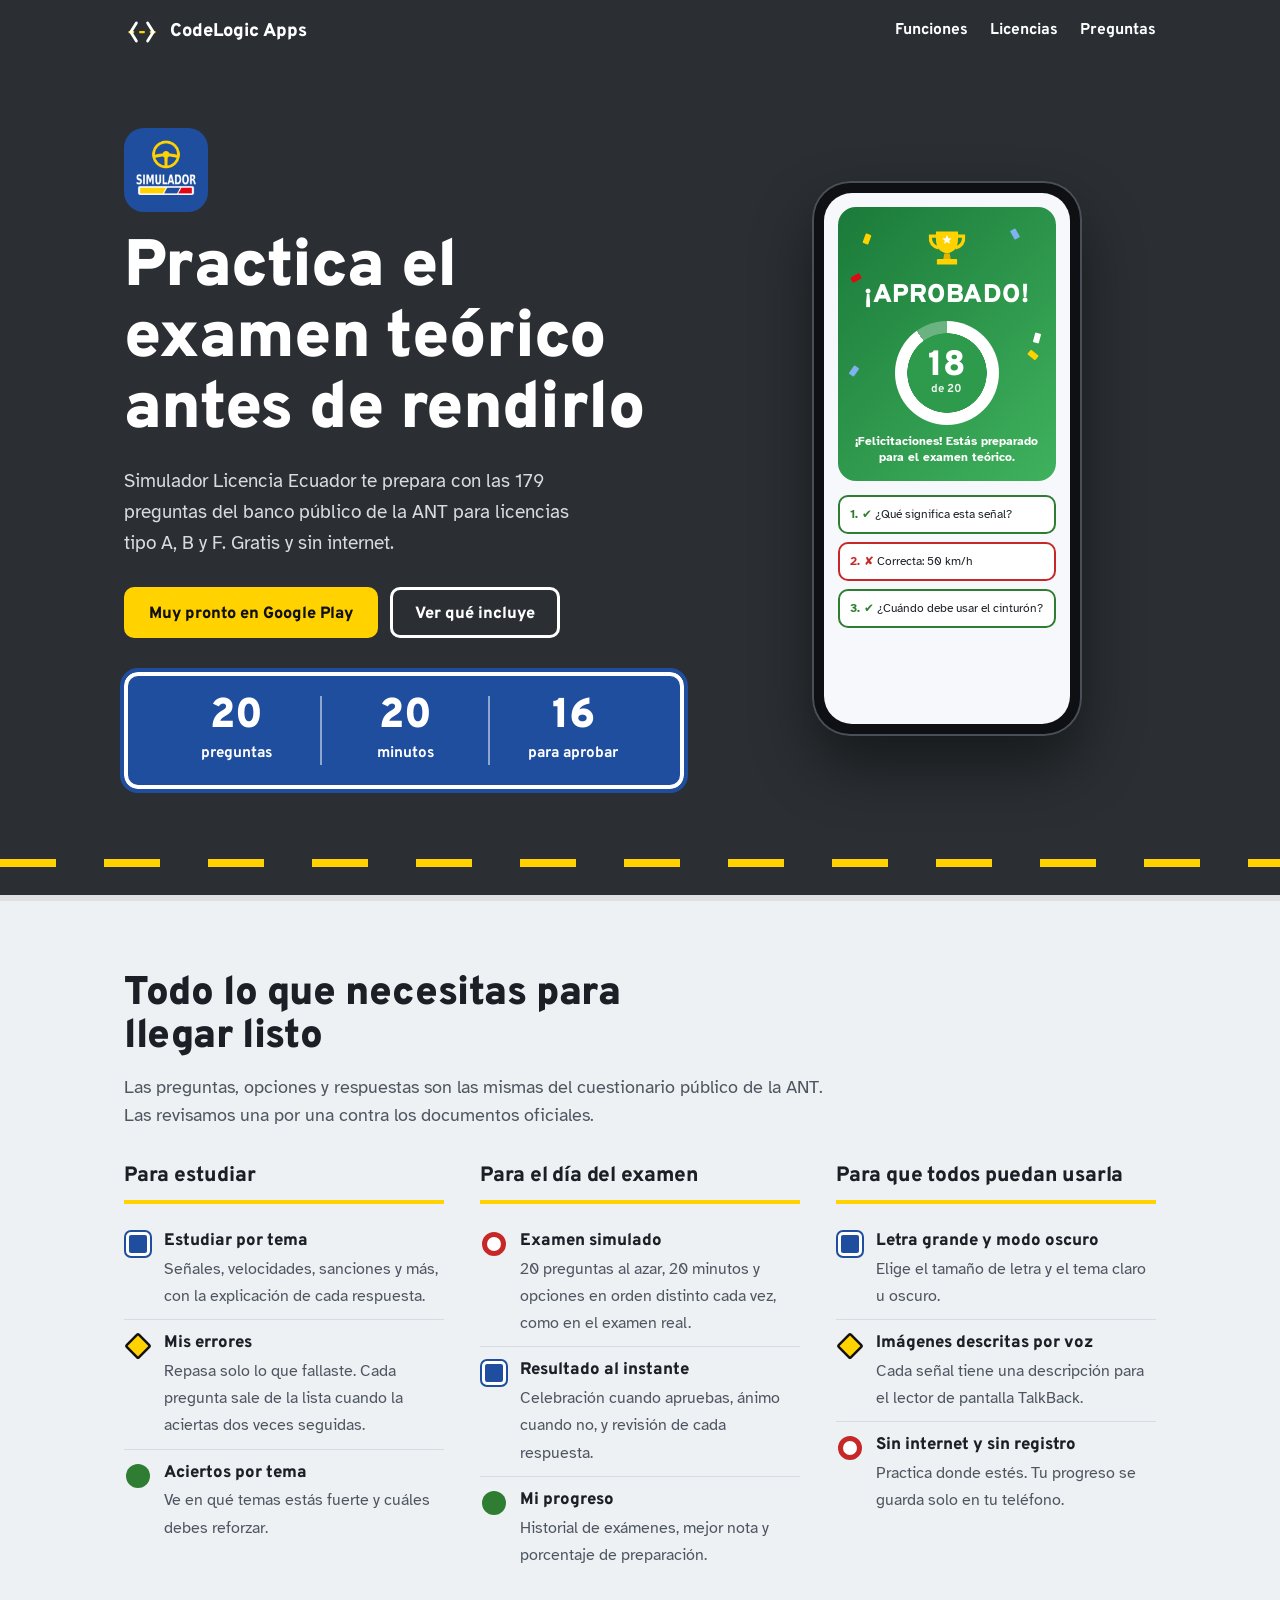
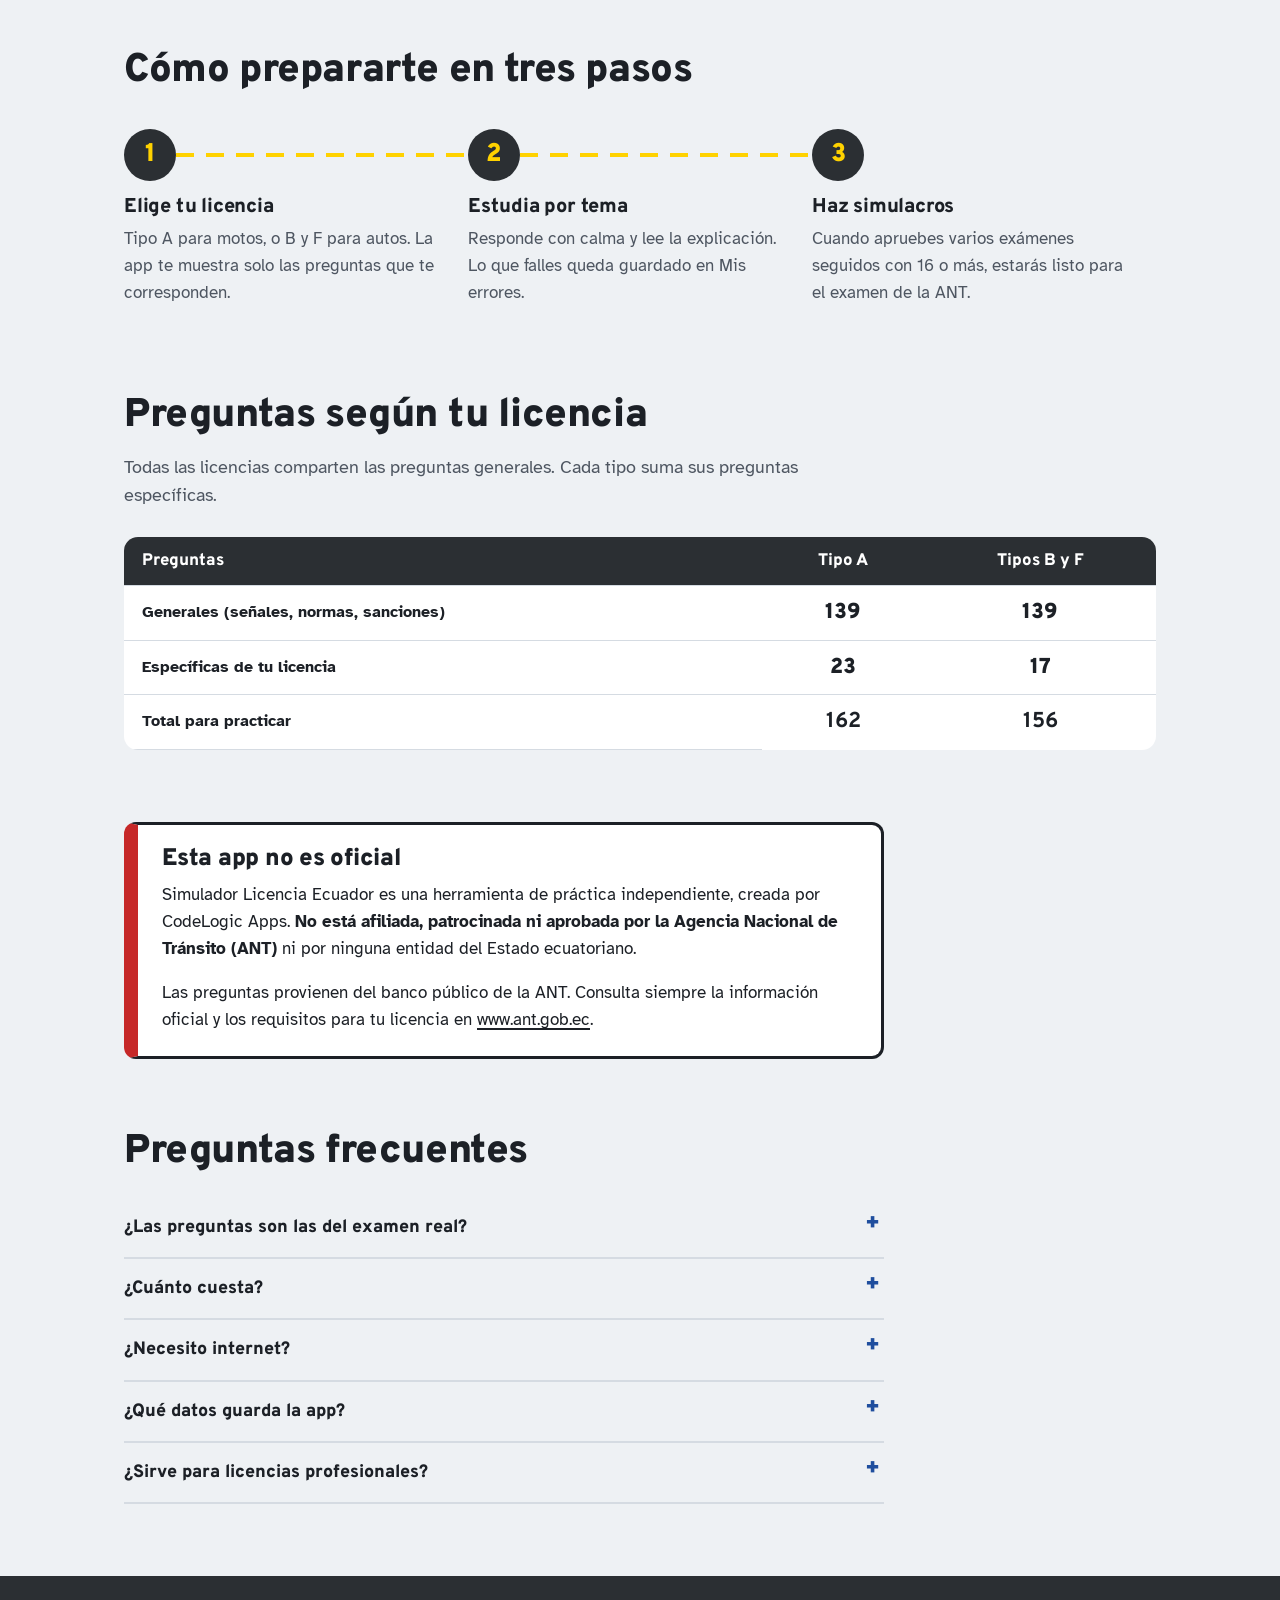
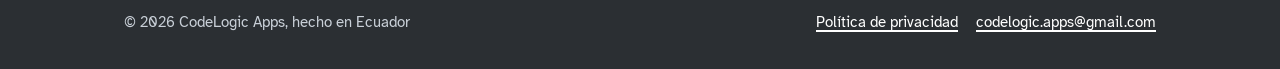
==== simulador-licencia/index.html @ 7a2d5e31 "251400NOV26 - Sitio nuevo y política actualizada" ====
<!DOCTYPE html>
<html lang="es">
<head>
<meta charset="utf-8">
<meta name="viewport" content="width=device-width, initial-scale=1">
<title>Simulador Licencia Ecuador – Practica el examen teórico</title>
<meta name="description" content="App gratuita para practicar el examen teórico de licencia de conducir en Ecuador (tipos A, B y F) con las 179 preguntas del banco público de la ANT. Funciona sin internet. App no oficial.">
<meta name="theme-color" content="#2B2F33">
<link rel="icon" href="favicon.png">
<link rel="apple-touch-icon" href="icono-180.png">
<link rel="stylesheet" href="../estilo.css">
</head>
<body>
<a class="saltar" href="#contenido">Saltar al contenido</a>

<header class="barra">
  <div class="contenedor">
    <a class="marca" href="../"><img src="../logo.svg" alt="" width="36" height="36">CodeLogic Apps</a>
    <nav aria-label="Secciones">
      <a href="#funciones">Funciones</a>
      <a href="#licencias" class="opcional">Licencias</a>
      <a href="#preguntas">Preguntas</a>
    </nav>
  </div>
</header>

<main id="contenido">
  <section class="carretera">
    <div class="contenedor portada">
      <div>
        <img src="icono.png" alt="Ícono de Simulador Licencia Ecuador" width="84" height="84" style="border-radius:20px;margin-bottom:22px">
        <h1>Practica el examen teórico antes de rendirlo</h1>
        <p class="bajada">Simulador Licencia Ecuador te prepara con las 179 preguntas del banco público de la ANT para licencias tipo A, B y F. Gratis y sin internet.</p>
        <div class="acciones">
          <span class="boton boton-linea" aria-disabled="true">Muy pronto en Google Play</span>
          <a class="boton boton-borde" href="#funciones">Ver qué incluye</a>
        </div>

        <div class="letrero" role="group" aria-label="Así es el examen simulado">
          <div><b>20</b><span>preguntas</span></div>
          <div><b>20</b><span>minutos</span></div>
          <div><b>16</b><span>para aprobar</span></div>
        </div>
      </div>

      <div class="telefono" aria-label="Ejemplo de la pantalla de resultado: examen aprobado con 18 de 20" role="img">
        <div class="pantalla">
          <div class="resultado">
            <span class="confeti" aria-hidden="true">
              <i style="left:12%;top:10%;background:#FFD200;transform:rotate(20deg)"></i>
              <i style="left:80%;top:8%;background:#7FB2F0;transform:rotate(-30deg)"></i>
              <i style="left:7%;top:24%;background:#E30613;transform:rotate(60deg)"></i>
              <i style="left:90%;top:46%;background:#fff;transform:rotate(15deg)"></i>
              <i style="left:88%;top:52%;background:#FFD200;transform:rotate(-50deg)"></i>
              <i style="left:6%;top:58%;background:#7FB2F0;transform:rotate(35deg)"></i>
            </span>
            <svg class="trofeo" viewBox="0 0 100 100" aria-hidden="true">
              <path fill="none" stroke="#FFD200" stroke-width="7" d="M28,24 L14,24 Q12,44 32,50 M72,24 L86,24 Q88,44 68,50"/>
              <path fill="#FFD200" d="M26,14 L74,14 L74,30 Q74,58 50,62 Q26,58 26,30 Z"/>
              <path fill="#E0B400" d="M44,62 L56,62 L58,74 L42,74 Z"/>
              <path fill="#FFD200" d="M30,74 L70,74 Q72,74 72,76 L72,86 L28,86 L28,76 Q28,74 30,74 Z"/>
              <path fill="#fff" d="M50,22 L53,29 L60,29.5 L54.5,34 L56.5,41 L50,37 L43.5,41 L45.5,34 L40,29.5 L47,29 Z"/>
            </svg>
            <strong>¡APROBADO!</strong>
            <div class="anillo"><div><b>18</b><small>de 20</small></div></div>
            <p>¡Felicitaciones! Estás preparado para el examen teórico.</p>
          </div>
          <div class="revision">
            <div><em>1. ✔</em> ¿Qué significa esta señal?</div>
            <div class="mal"><em>2. ✘</em> Correcta: 50 km/h</div>
            <div><em>3. ✔</em> ¿Cuándo debe usar el cinturón?</div>
          </div>
        </div>
      </div>
    </div>
  </section>

  <section class="seccion" id="funciones">
    <div class="contenedor">
      <h2>Todo lo que necesitas para llegar listo</h2>
      <p class="intro">Las preguntas, opciones y respuestas son las mismas del cuestionario público de la ANT. Las revisamos una por una contra los documentos oficiales.</p>

      <div class="grupos">
        <div class="grupo">
          <h3>Para estudiar</h3>
          <ul>
            <li><i class="ico cuadro" aria-hidden="true"></i><b>Estudiar por tema</b><span>Señales, velocidades, sanciones y más, con la explicación de cada respuesta.</span></li>
            <li><i class="ico rombo" aria-hidden="true"></i><b>Mis errores</b><span>Repasa solo lo que fallaste. Cada pregunta sale de la lista cuando la aciertas dos veces seguidas.</span></li>
            <li><i class="ico verde" aria-hidden="true"></i><b>Aciertos por tema</b><span>Ve en qué temas estás fuerte y cuáles debes reforzar.</span></li>
          </ul>
        </div>
        <div class="grupo">
          <h3>Para el día del examen</h3>
          <ul>
            <li><i class="ico circulo" aria-hidden="true"></i><b>Examen simulado</b><span>20 preguntas al azar, 20 minutos y opciones en orden distinto cada vez, como en el examen real.</span></li>
            <li><i class="ico cuadro" aria-hidden="true"></i><b>Resultado al instante</b><span>Celebración cuando apruebas, ánimo cuando no, y revisión de cada respuesta.</span></li>
            <li><i class="ico verde" aria-hidden="true"></i><b>Mi progreso</b><span>Historial de exámenes, mejor nota y porcentaje de preparación.</span></li>
          </ul>
        </div>
        <div class="grupo">
          <h3>Para que todos puedan usarla</h3>
          <ul>
            <li><i class="ico cuadro" aria-hidden="true"></i><b>Letra grande y modo oscuro</b><span>Elige el tamaño de letra y el tema claro u oscuro.</span></li>
            <li><i class="ico rombo" aria-hidden="true"></i><b>Imágenes descritas por voz</b><span>Cada señal tiene una descripción para el lector de pantalla TalkBack.</span></li>
            <li><i class="ico circulo" aria-hidden="true"></i><b>Sin internet y sin registro</b><span>Practica donde estés. Tu progreso se guarda solo en tu teléfono.</span></li>
          </ul>
        </div>
      </div>
    </div>
  </section>

  <section class="seccion">
    <div class="contenedor">
      <h2>Cómo prepararte en tres pasos</h2>
      <ol class="pasos">
        <li><h3>Elige tu licencia</h3><p>Tipo A para motos, o B y F para autos. La app te muestra solo las preguntas que te corresponden.</p></li>
        <li><h3>Estudia por tema</h3><p>Responde con calma y lee la explicación. Lo que falles queda guardado en Mis errores.</p></li>
        <li><h3>Haz simulacros</h3><p>Cuando apruebes varios exámenes seguidos con 16 o más, estarás listo para el examen de la ANT.</p></li>
      </ol>
    </div>
  </section>

  <section class="seccion" id="licencias">
    <div class="contenedor">
      <h2>Preguntas según tu licencia</h2>
      <p class="intro">Todas las licencias comparten las preguntas generales. Cada tipo suma sus preguntas específicas.</p>
      <table class="tabla">
        <thead><tr><th scope="col">Preguntas</th><th scope="col">Tipo A</th><th scope="col">Tipos B y F</th></tr></thead>
        <tbody>
          <tr><th scope="row">Generales (señales, normas, sanciones)</th><td class="cifra">139</td><td class="cifra">139</td></tr>
          <tr><th scope="row">Específicas de tu licencia</th><td class="cifra">23</td><td class="cifra">17</td></tr>
          <tr><th scope="row">Total para practicar</th><td class="cifra">162</td><td class="cifra">156</td></tr>
        </tbody>
      </table>
    </div>
  </section>

  <section class="seccion">
    <div class="contenedor">
      <div class="aviso">
        <h2>Esta app no es oficial</h2>
        <p>Simulador Licencia Ecuador es una herramienta de práctica independiente, creada por CodeLogic Apps. <strong>No está afiliada, patrocinada ni aprobada por la Agencia Nacional de Tránsito (ANT)</strong> ni por ninguna entidad del Estado ecuatoriano.</p>
        <p>Las preguntas provienen del banco público de la ANT. Consulta siempre la información oficial y los requisitos para tu licencia en <a href="https://www.ant.gob.ec" rel="noopener">www.ant.gob.ec</a>.</p>
      </div>
    </div>
  </section>

  <section class="seccion" id="preguntas">
    <div class="contenedor">
      <h2>Preguntas frecuentes</h2>
      <div class="faq">
        <details>
          <summary>¿Las preguntas son las del examen real?</summary>
          <p>Son las 179 preguntas del banco público que la ANT publica para el examen teórico. Comparamos cada pregunta, sus opciones y su respuesta correcta con los cuestionarios oficiales. El examen de la ANT puede cambiar; revisa siempre www.ant.gob.ec.</p>
        </details>
        <details>
          <summary>¿Cuánto cuesta?</summary>
          <p>Nada. La app es gratuita y se mantiene con anuncios. Nunca aparecen anuncios mientras haces un examen.</p>
        </details>
        <details>
          <summary>¿Necesito internet?</summary>
          <p>No para estudiar ni para hacer exámenes. Solo se usa internet para mostrar anuncios cuando hay conexión.</p>
        </details>
        <details>
          <summary>¿Qué datos guarda la app?</summary>
          <p>Tu historial, tus errores y tus ajustes se guardan solo en tu teléfono. No pedimos nombre, correo ni registro. Los detalles están en la <a href="privacidad.html">política de privacidad</a>.</p>
        </details>
        <details>
          <summary>¿Sirve para licencias profesionales?</summary>
          <p>Por ahora la app cubre las licencias no profesionales tipo A, B y F.</p>
        </details>
      </div>
    </div>
  </section>
</main>

<footer class="pie">
  <div class="contenedor">
    <span>© 2026 CodeLogic Apps, hecho en Ecuador</span>
    <nav aria-label="Enlaces del pie">
      <a href="privacidad.html">Política de privacidad</a>
      <a href="mailto:codelogic.apps@gmail.com">codelogic.apps@gmail.com</a>
    </nav>
  </div>
</footer>
</body>
</html>
---- estilo.css ----
/* CodeLogic Apps – estilo del sitio
   Tipografías: Overpass (inspirada en la rotulación de carreteras) para títulos,
   Atkinson Hyperlegible (diseñada para baja visión) para el texto. Ambas libres (OFL). */
@font-face { font-family: "Overpass"; font-weight: 400; font-display: swap; src: url("fuentes/overpass-latin-400-normal.woff2") format("woff2"); }
@font-face { font-family: "Overpass"; font-weight: 700; font-display: swap; src: url("fuentes/overpass-latin-700-normal.woff2") format("woff2"); }
@font-face { font-family: "Overpass"; font-weight: 800; font-display: swap; src: url("fuentes/overpass-latin-800-normal.woff2") format("woff2"); }
@font-face { font-family: "Overpass"; font-weight: 900; font-display: swap; src: url("fuentes/overpass-latin-900-normal.woff2") format("woff2"); }
@font-face { font-family: "Atkinson"; font-weight: 400; font-display: swap; src: url("fuentes/atkinson-hyperlegible-latin-400-normal.woff2") format("woff2"); }
@font-face { font-family: "Atkinson"; font-weight: 700; font-display: swap; src: url("fuentes/atkinson-hyperlegible-latin-700-normal.woff2") format("woff2"); }

:root {
  --asfalto: #2B2F33;
  --asfalto-2: #3A3F45;
  --linea: #FFD200;
  --senal: #1F4E9E;
  --senal-borde: #ffffff;
  --verde: #2E7D32;
  --rojo: #C62828;
  --fondo: #EEF1F4;
  --papel: #ffffff;
  --tinta: #1C2026;
  --tinta-suave: #4E5661;
  --borde: #D5DBE2;
  --ancho: 1080px;
  --titulo: "Overpass", "Arial Narrow", system-ui, sans-serif;
  --texto: "Atkinson", system-ui, -apple-system, "Segoe UI", Roboto, sans-serif;
}
@media (prefers-color-scheme: dark) {
  :root {
    --fondo: #16191D;
    --papel: #1F2329;
    --tinta: #E8EBF0;
    --tinta-suave: #A7AFBA;
    --borde: #343A42;
    --senal: #2A5DB4;
  }
}

* { box-sizing: border-box; }
html { -webkit-text-size-adjust: 100%; }
body { margin: 0; background: var(--fondo); color: var(--tinta); font: 400 1.0625rem/1.6 var(--texto); }
img { max-width: 100%; height: auto; display: block; }
a { color: inherit; text-decoration-thickness: 2px; text-underline-offset: 3px; }
a:hover { text-decoration-color: var(--linea); }
:focus-visible { outline: 3px solid var(--linea); outline-offset: 3px; border-radius: 4px; }
h1, h2, h3 { font-family: var(--titulo); line-height: 1.08; margin: 0; letter-spacing: -0.01em; }
p { margin: 0 0 1em; }
.contenedor { max-width: var(--ancho); margin: 0 auto; padding: 0 24px; }
.saltar { position: absolute; left: -999px; top: 8px; background: var(--linea); color: #000; padding: 8px 14px; z-index: 10; font-weight: 700; }
.saltar:focus { left: 8px; }

/* ---------- Barra superior */
.barra { background: var(--asfalto); color: #fff; }
.barra .contenedor { display: flex; align-items: center; justify-content: space-between; gap: 16px; min-height: 64px; }
.marca { display: flex; align-items: center; gap: 10px; text-decoration: none; font: 800 1.15rem/1 var(--titulo); }
.marca img { width: 36px; height: 36px; }
.barra nav { display: flex; gap: 22px; font: 700 0.98rem/1 var(--titulo); }
.barra nav a { text-decoration: none; padding: 6px 0; border-bottom: 3px solid transparent; }
.barra nav a:hover, .barra nav a[aria-current="page"] { border-bottom-color: var(--linea); }

/* ---------- Carretera (motivo principal) */
.carretera { background: var(--asfalto); color: #fff; position: relative; overflow: hidden; }
.carretera::after { /* línea central segmentada */
  content: ""; position: absolute; left: 0; right: 0; bottom: 34px; height: 8px;
  background: repeating-linear-gradient(90deg, var(--linea) 0 56px, transparent 56px 104px);
  animation: avanzar 1.6s cubic-bezier(.2,.7,.2,1) 1 both;
}
.carretera::before { /* borde de calzada */
  content: ""; position: absolute; left: 0; right: 0; bottom: 0; height: 6px; background: #fff; opacity: .85;
}
@keyframes avanzar { from { background-position: 520px 0; opacity: 0; } to { background-position: 0 0; opacity: 1; } }
@media (prefers-reduced-motion: reduce) { .carretera::after { animation: none; } }

.portada { padding-block: 64px 112px; display: grid; grid-template-columns: 1.15fr .85fr; gap: 48px; align-items: center; }
.portada h1 { font-size: clamp(2.3rem, 5.4vw, 4.1rem); font-weight: 900; max-width: 14ch; }
.portada .bajada { font-size: 1.2rem; color: #D7DCE2; max-width: 38ch; margin: 20px 0 28px; }
.acciones { display: flex; flex-wrap: wrap; gap: 12px; align-items: center; }
.boton { display: inline-flex; align-items: center; gap: 10px; font: 800 1.02rem/1 var(--titulo); padding: 16px 22px 13px; border-radius: 10px; text-decoration: none; border: 3px solid transparent; }
.boton-linea { background: var(--linea); color: #111; }
.boton-borde { border-color: #fff; color: #fff; }
.boton[aria-disabled="true"] { cursor: default; }
.nota-boton { font-size: .9rem; color: #B8C0C9; width: 100%; margin: 4px 0 0; }

/* Letrero informativo: los datos del examen como una señal de carretera */
.letrero { background: var(--senal); color: #fff; border: 4px solid #fff; outline: 4px solid var(--senal); border-radius: 14px; padding: 20px 24px; margin-top: 34px; max-width: 560px; display: grid; grid-template-columns: repeat(3, 1fr); text-align: center; }
.letrero div + div { border-left: 2px solid rgba(255,255,255,.5); }
.letrero b { display: block; font: 900 2.6rem/1 var(--titulo); }
.letrero span { font: 700 .95rem/1.25 var(--titulo); }

/* ---------- Teléfono de muestra (hecho con HTML/CSS) */
.telefono { justify-self: center; width: 270px; aspect-ratio: 9 / 18.5; background: #0E1013; border-radius: 38px; padding: 12px; box-shadow: 0 30px 60px rgba(0,0,0,.45), inset 0 0 0 2px #4A5058; }
.pantalla { height: 100%; border-radius: 28px; overflow: hidden; background: #F6F8FC; color: #1C2026; display: flex; flex-direction: column; }
.resultado { margin: 14px; border-radius: 18px; padding: 18px 14px 16px; color: #fff; text-align: center; background: linear-gradient(135deg, #1B7A3A, #3FB25D); position: relative; overflow: hidden; }
.resultado .trofeo { width: 46px; margin: 0 auto 4px; }
.resultado strong { display: block; font: 900 1.6rem/1 var(--titulo); letter-spacing: .02em; }
.anillo { width: 104px; height: 104px; margin: 12px auto 8px; border-radius: 50%; display: grid; place-items: center;
  background: radial-gradient(closest-side, #2D9A4C 76%, transparent 77% 100%), conic-gradient(#fff 0 90%, rgba(255,255,255,.3) 90% 100%); }
.anillo b { font: 900 2.2rem/1 var(--titulo); }
.anillo small { display: block; font: 700 .72rem/1 var(--titulo); opacity: .9; }
.resultado p { font: 700 .76rem/1.35 var(--texto); margin: 0; }
.confeti i { position: absolute; width: 6px; height: 10px; border-radius: 1px; }
.revision { padding: 0 14px; font-size: .74rem; }
.revision div { background: #fff; border: 2px solid var(--verde); border-radius: 10px; padding: 8px 10px; margin-bottom: 8px; }
.revision div.mal { border-color: var(--rojo); }
.revision em { font-style: normal; font-weight: 700; color: var(--verde); }
.revision .mal em { color: var(--rojo); }

/* ---------- Secciones */
.seccion { padding: 72px 0; }
.seccion + .seccion { padding-top: 0; }
.seccion h2 { font-size: clamp(1.8rem, 3.6vw, 2.5rem); font-weight: 900; margin-bottom: 14px; max-width: 22ch; }
.seccion .intro { color: var(--tinta-suave); max-width: 60ch; font-size: 1.1rem; }

/* Funciones agrupadas por momento de uso */
.grupos { display: grid; grid-template-columns: repeat(3, 1fr); gap: 36px; margin-top: 36px; }
.grupo h3 { font-size: 1.3rem; font-weight: 800; padding-bottom: 12px; margin-bottom: 14px; border-bottom: 4px solid var(--linea); }
.grupo ul { list-style: none; margin: 0; padding: 0; }
.grupo li { padding: 10px 0 10px 40px; position: relative; border-bottom: 1px solid var(--borde); }
.grupo li:last-child { border-bottom: 0; }
.grupo li b { display: block; font-family: var(--titulo); font-weight: 800; font-size: 1.05rem; }
.grupo li span { color: var(--tinta-suave); font-size: .97rem; }
/* íconos con forma de señal: rombo (atención), círculo (regla), cuadrado (información) */
.ico { position: absolute; left: 2px; top: 14px; width: 24px; height: 24px; }
.ico.rombo { transform: rotate(45deg) scale(.82); background: var(--linea); border: 3px solid #111; border-radius: 3px; }
.ico.circulo { border-radius: 50%; border: 5px solid var(--rojo); background: #fff; }
.ico.cuadro { border-radius: 5px; background: var(--senal); border: 3px solid #fff; outline: 2px solid var(--senal); }
.ico.verde { border-radius: 50%; background: var(--verde); }

/* Pasos (sí son una secuencia) */
.pasos { list-style: none; margin: 36px 0 0; padding: 0; display: grid; grid-template-columns: repeat(3, 1fr); gap: 0; counter-reset: paso; }
.pasos li { counter-increment: paso; padding: 0 28px 0 0; position: relative; }
.pasos li::before { content: counter(paso); display: grid; place-items: center; width: 52px; height: 52px; border-radius: 50%; background: var(--asfalto); color: var(--linea); font: 900 1.6rem/1 var(--titulo); margin-bottom: 16px; position: relative; z-index: 1; }
.pasos li::after { content: ""; position: absolute; top: 24px; left: 52px; right: 0; height: 4px; background: repeating-linear-gradient(90deg, var(--linea) 0 18px, transparent 18px 30px); }
.pasos li:last-child::after { display: none; }
.pasos h3 { font-size: 1.25rem; font-weight: 800; margin-bottom: 6px; }
.pasos p { color: var(--tinta-suave); }

/* Comparación de licencias */
.tabla { width: 100%; border-collapse: collapse; margin-top: 28px; background: var(--papel); border-radius: 14px; overflow: hidden; font-size: 1rem; }
.tabla th, .tabla td { padding: 14px 18px; text-align: left; border-bottom: 1px solid var(--borde); }
.tabla thead th { background: var(--asfalto); color: #fff; font: 800 1.05rem/1.2 var(--titulo); }
.tabla td:not(:first-child), .tabla thead th:not(:first-child) { text-align: center; }
.tabla tbody tr:last-child td { border-bottom: 0; font-weight: 700; }
.tabla .cifra { font: 900 1.35rem/1 var(--titulo); }

/* Aviso de app no oficial */
.aviso { background: var(--papel); border: 3px solid var(--tinta); border-left: 14px solid var(--rojo); border-radius: 12px; padding: 22px 24px; max-width: 760px; }
.aviso h2 { font-size: 1.5rem; margin-bottom: 8px; }
.aviso p:last-child { margin-bottom: 0; }

/* Preguntas frecuentes */
.faq { max-width: 760px; margin-top: 24px; }
.faq details { border-bottom: 2px solid var(--borde); }
.faq summary { cursor: pointer; padding: 18px 36px 18px 0; font: 800 1.12rem/1.3 var(--titulo); list-style: none; position: relative; }
.faq summary::-webkit-details-marker { display: none; }
.faq summary::after { content: "+"; position: absolute; right: 4px; top: 14px; font: 900 1.5rem/1 var(--titulo); color: var(--senal); }
.faq details[open] summary::after { content: "–"; }
.faq details p { color: var(--tinta-suave); padding-right: 24px; }

/* ---------- Inicio de la marca */
.marca-portada { padding-block: 72px 116px; }
.marca-portada h1 { font-size: clamp(2.4rem, 6vw, 4.6rem); font-weight: 900; max-width: 16ch; }
.marca-portada p { font-size: 1.22rem; color: #D7DCE2; max-width: 46ch; margin-top: 20px; }
.app-destacada { display: grid; grid-template-columns: 140px 1fr; gap: 28px; align-items: start; background: var(--papel); border-radius: 22px; padding: 30px; margin-top: -64px; position: relative; box-shadow: 0 18px 40px rgba(20,25,35,.12); }
.app-destacada img { border-radius: 30px; }
.app-destacada h2 { font-size: 1.9rem; font-weight: 900; margin-bottom: 8px; }
.app-destacada .estado { display: inline-block; background: var(--linea); color: #111; font: 800 .88rem/1 var(--titulo); padding: 7px 10px 5px; border-radius: 6px; margin-bottom: 12px; }
.app-destacada ul { margin: 0 0 18px; padding-left: 20px; color: var(--tinta-suave); }
.app-destacada .acciones .boton-borde { border-color: var(--tinta); color: var(--tinta); }
.principios { display: grid; grid-template-columns: repeat(3, 1fr); gap: 36px; margin-top: 30px; }
.principios h3 { font-size: 1.3rem; font-weight: 800; margin-bottom: 8px; }
.principios p { color: var(--tinta-suave); }
.contacto { background: var(--asfalto); color: #fff; border-radius: 22px; padding: 36px; display: flex; flex-wrap: wrap; justify-content: space-between; align-items: center; gap: 18px; }
.contacto h2 { font-size: 1.9rem; font-weight: 900; }
.contacto a.correo { font: 800 1.25rem/1 var(--titulo); color: var(--linea); }

/* ---------- Documentos (política) */
.documento { background: var(--papel); border-radius: 18px; padding: 36px clamp(20px, 5vw, 56px); margin: 40px auto 56px; max-width: 820px; }
.documento h1 { font-size: clamp(2rem, 4.5vw, 2.8rem); font-weight: 900; margin-bottom: 10px; }
.documento h2 { font-size: 1.35rem; font-weight: 800; margin: 30px 0 8px; }
.documento .meta { color: var(--tinta-suave); }
.documento ul { padding-left: 22px; }

/* ---------- Pie */
.pie { background: var(--asfalto); color: #C9D0D8; padding: 34px 0; font-size: .95rem; }
.pie .contenedor { display: flex; flex-wrap: wrap; justify-content: space-between; gap: 14px; }
.pie nav { display: flex; flex-wrap: wrap; gap: 18px; }
.pie a { color: #fff; }

/* ---------- Responsivo */
@media (max-width: 880px) {
  .portada { grid-template-columns: 1fr; padding-block-end: 96px; }
  .telefono { width: 240px; }
  .grupos, .pasos, .principios { grid-template-columns: 1fr; }
  .pasos { gap: 26px; }
  .pasos li::after { display: none; }
  .app-destacada { grid-template-columns: 1fr; }
  .app-destacada img { width: 112px; }
}
@media (max-width: 560px) {
  .barra nav { gap: 14px; font-size: .9rem; }
  .barra nav .opcional { display: none; }
  .letrero { padding: 14px 10px; }
  .letrero b { font-size: 2rem; }
  .tabla th, .tabla td { padding: 12px 10px; }
}
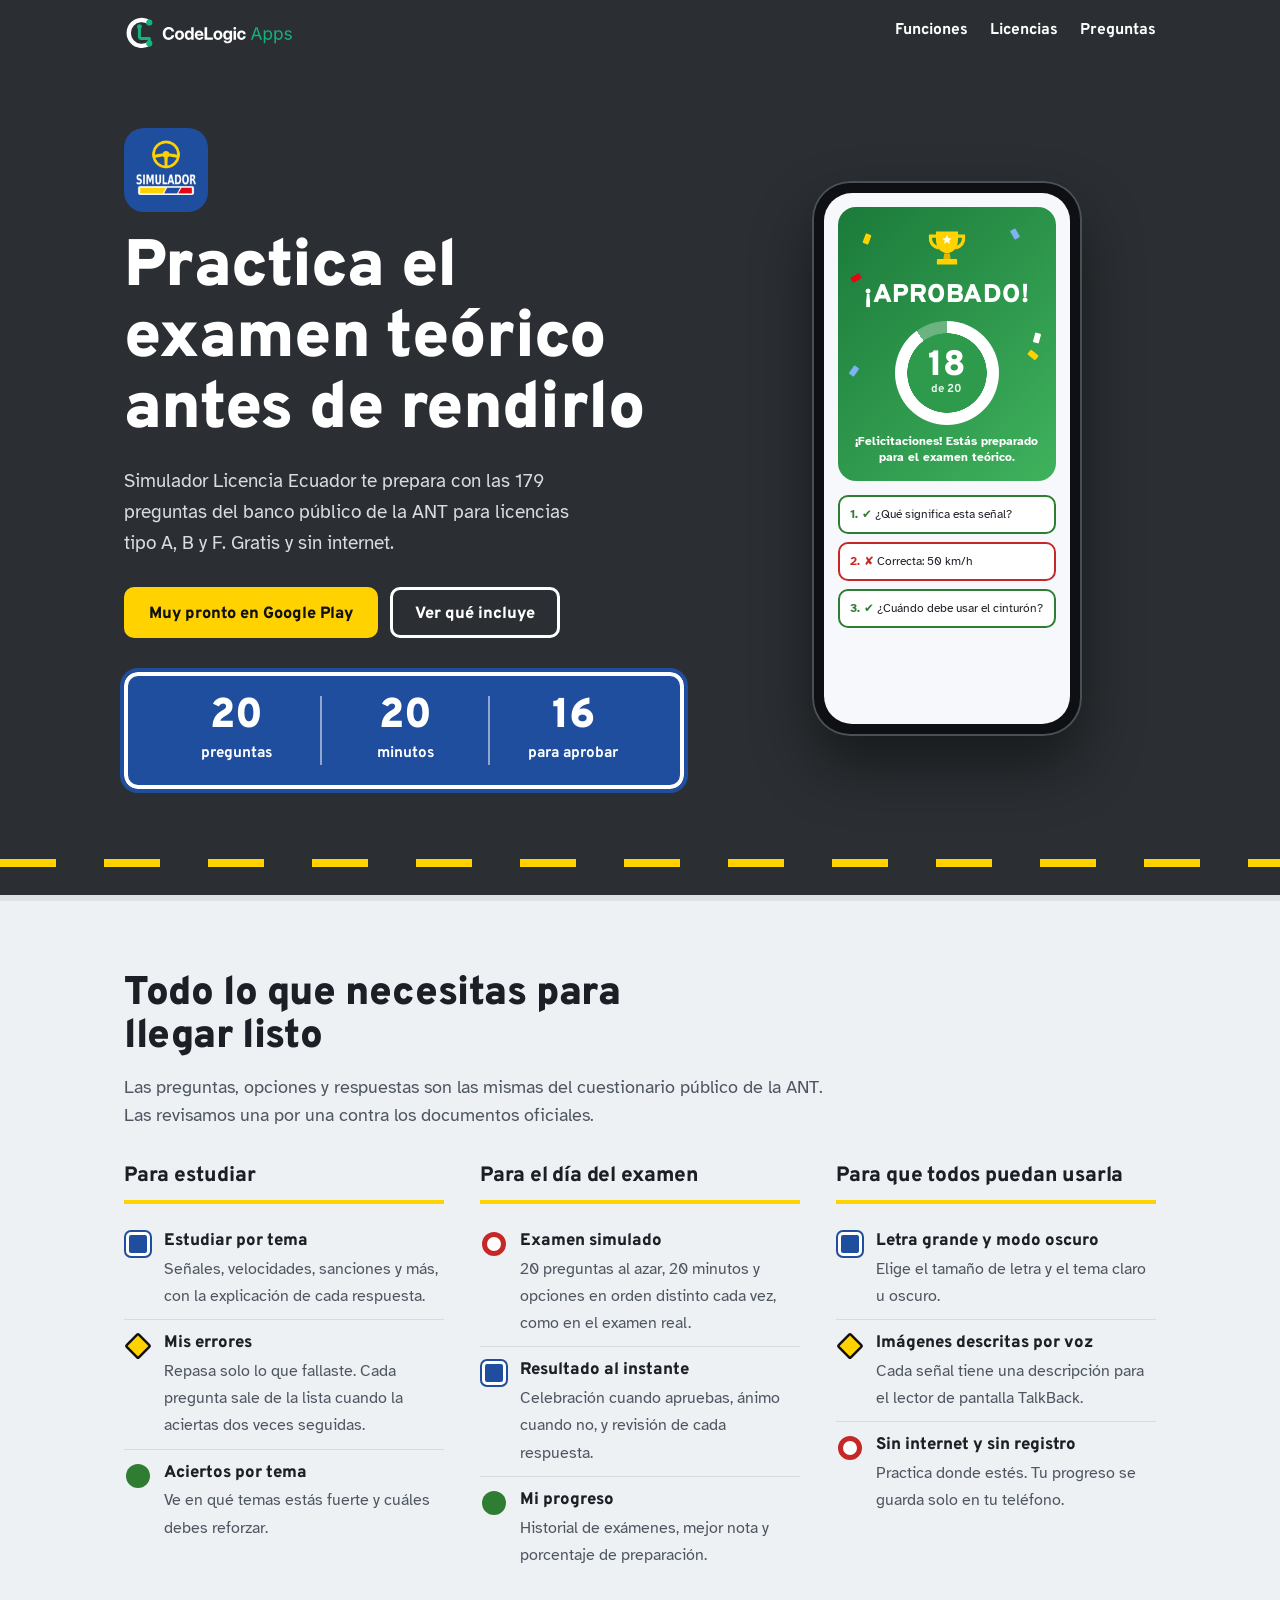
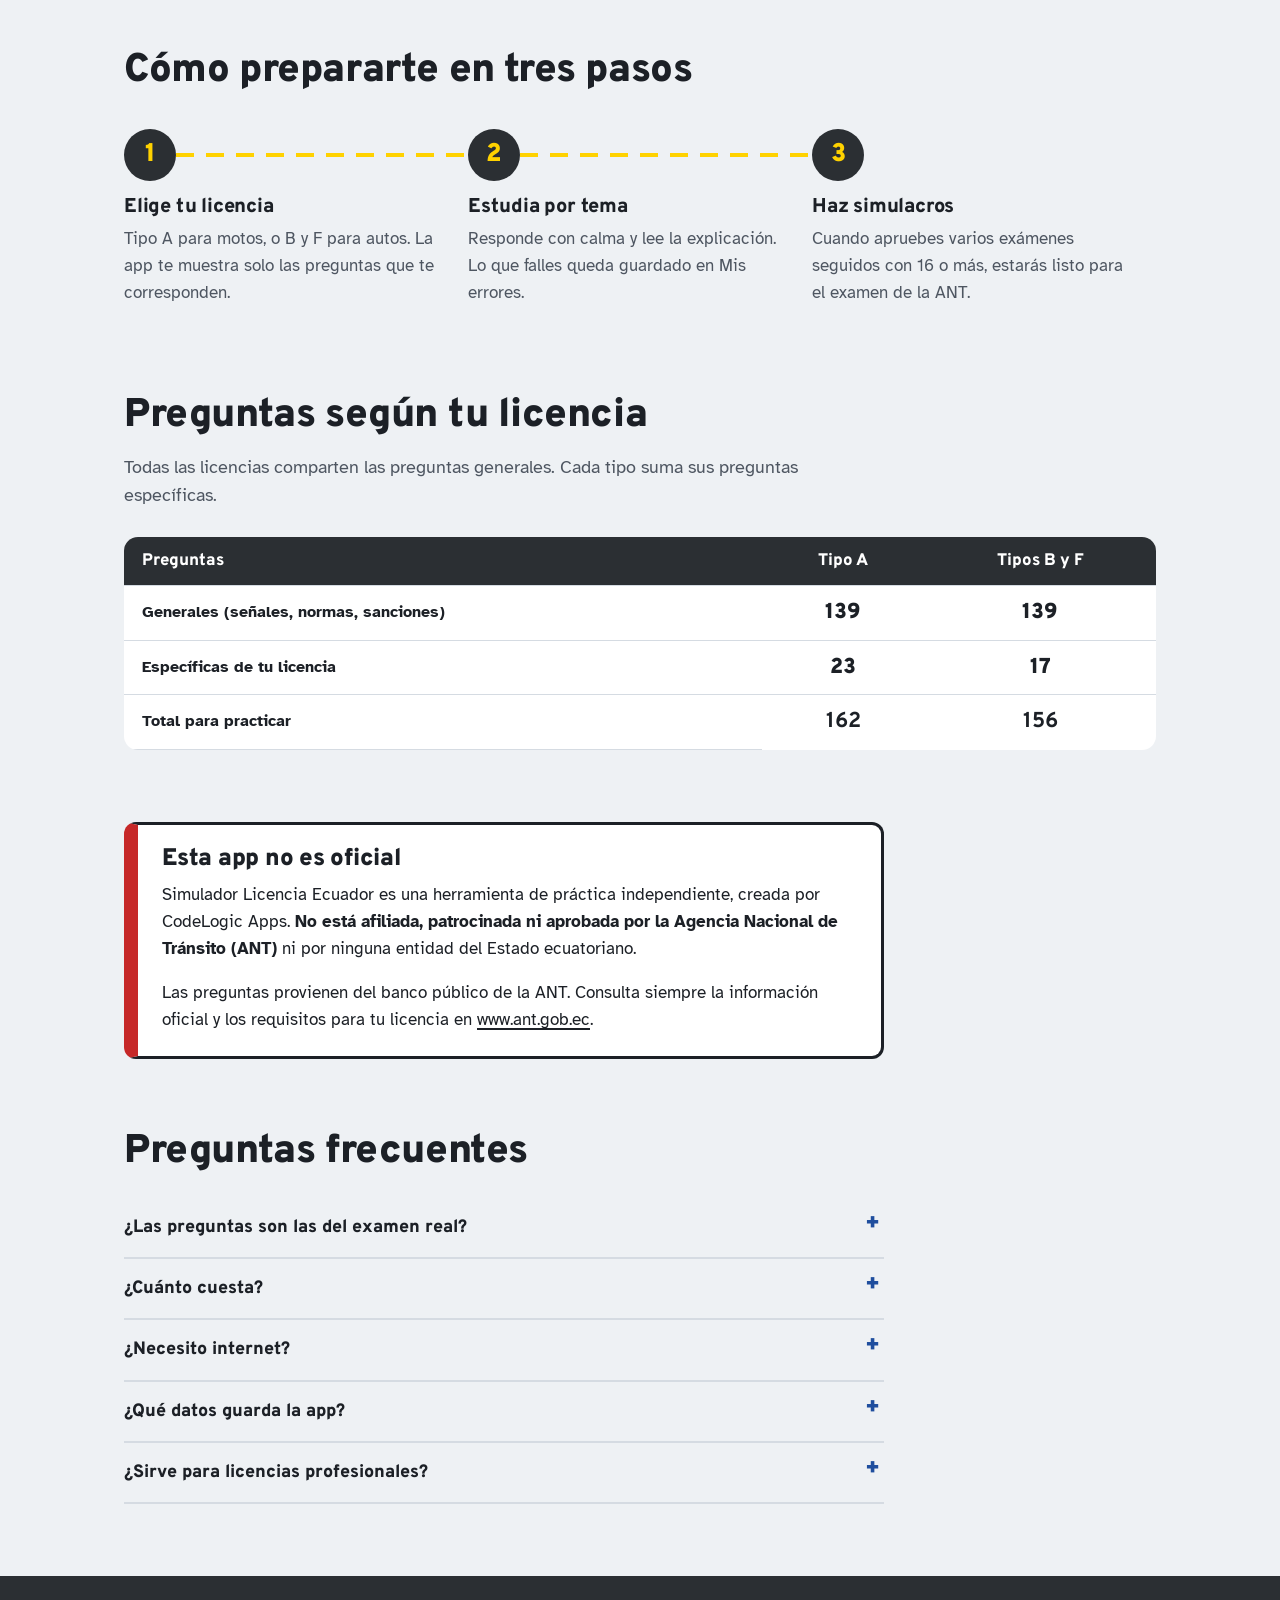
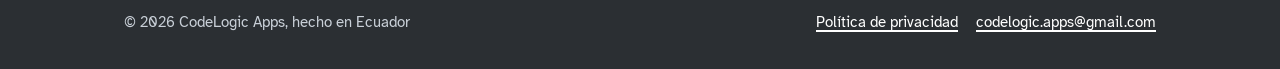
==== commit 97723cb8: "Actualización de logo - 26NOV2026" ====
--- a/simulador-licencia/index.html
+++ b/simulador-licencia/index.html
@@ -15,7 +15,7 @@
 
 <header class="barra">
   <div class="contenedor">
-    <a class="marca" href="../"><img src="../logo.svg" alt="" width="36" height="36">CodeLogic Apps</a>
+    <a class="marca" href="../"><img src="../logo-horizontal-blanco.svg" alt="CodeLogic Apps" width="169" height="32"></a>
     <nav aria-label="Secciones">
       <a href="#funciones">Funciones</a>
       <a href="#licencias" class="opcional">Licencias</a>
--- a/estilo.css
+++ b/estilo.css
@@ -21,6 +21,10 @@
   --tinta: #1C2026;
   --tinta-suave: #4E5661;
   --borde: #D5DBE2;
+  /* Marca CodeLogic Apps (logo A2) */
+  --marca-azul: #0F2238;
+  --marca-azul-2: #1A3150;
+  --marca-verde: #14B37D;
   --ancho: 1080px;
   --titulo: "Overpass", "Arial Narrow", system-ui, sans-serif;
   --texto: "Atkinson", system-ui, -apple-system, "Segoe UI", Roboto, sans-serif;
@@ -53,7 +57,8 @@
 .barra { background: var(--asfalto); color: #fff; }
 .barra .contenedor { display: flex; align-items: center; justify-content: space-between; gap: 16px; min-height: 64px; }
 .marca { display: flex; align-items: center; gap: 10px; text-decoration: none; font: 800 1.15rem/1 var(--titulo); }
-.marca img { width: 36px; height: 36px; }
+.marca img { width: auto; height: 32px; display: block; }
+@media (max-width: 420px) { .marca img { height: 26px; } }
 .barra nav { display: flex; gap: 22px; font: 700 0.98rem/1 var(--titulo); }
 .barra nav a { text-decoration: none; padding: 6px 0; border-bottom: 3px solid transparent; }
 .barra nav a:hover, .barra nav a[aria-current="page"] { border-bottom-color: var(--linea); }
@@ -204,3 +209,6 @@
   .letrero b { font-size: 2rem; }
   .tabla th, .tabla td { padding: 12px 10px; }
 }
+
+/* ---------- Página de la marca: usa los colores del logo */
+.pagina-marca { --asfalto: var(--marca-azul); --asfalto-2: var(--marca-azul-2); --linea: var(--marca-verde); }
